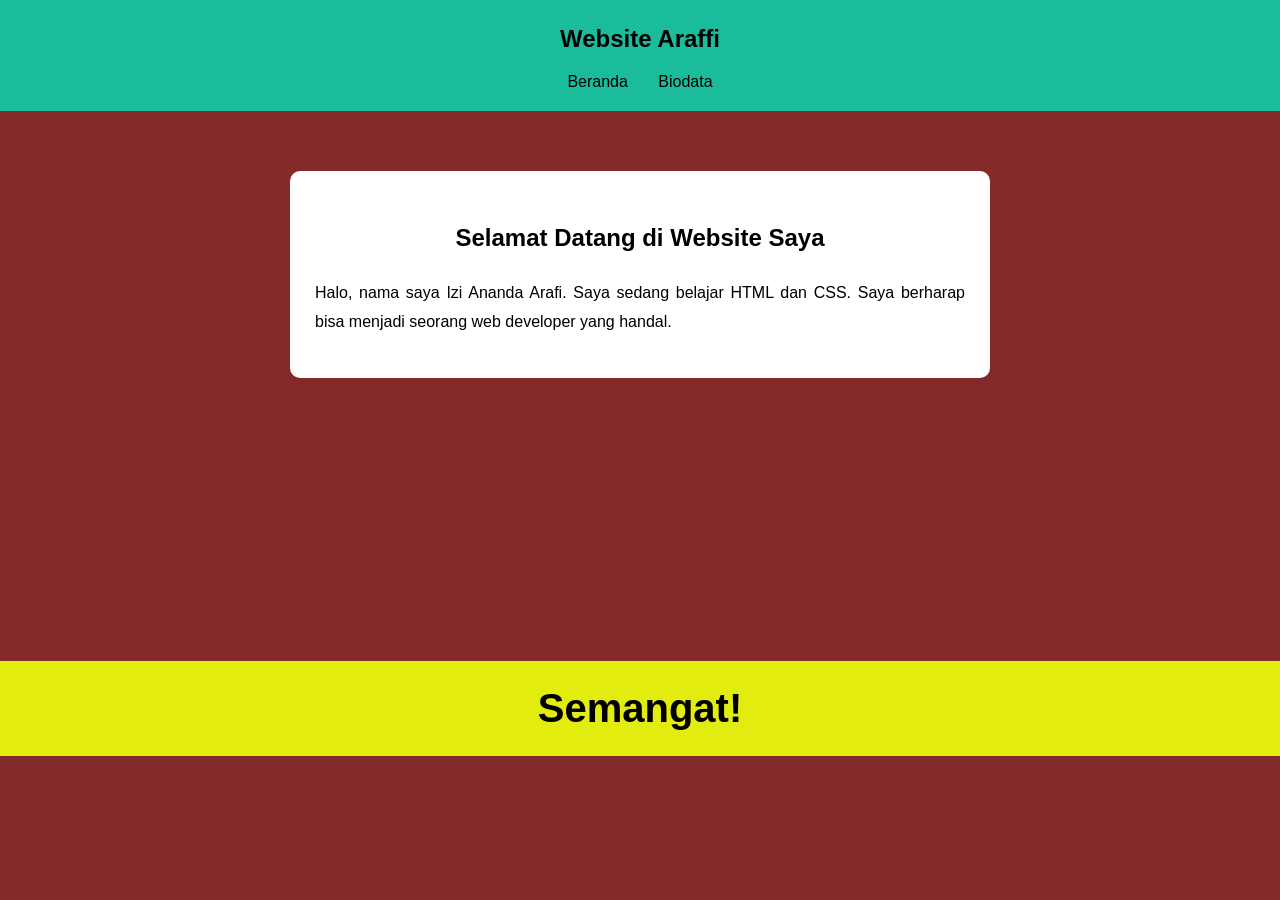
==== index.html @ f96d2215 "Upload file website perkenalan diri." ====
<!DOCTYPE html>
<html lang="id">
<head>
    <meta charset="UTF-8">
    <meta name="viewport" content="width=device-width, initial-scale=1.0">

    <title>Website Araffi</title>

    <!-- Menghubungkan file CSS -->
    <link rel="stylesheet" href="style.css">
</head>
<body>

    <!-- Header -->
    <header>
        <h2>Website Araffi</h2>

        <!-- Menu navigasi -->
        <nav>
            <a href="index.html" class="link-menu">Beranda</a>
            <a href="biodata.html" class="link-menu">Biodata</a>
        </nav>
    </header>

    <!-- Konten utama -->
    <main id="konten-utama">
        <section class="perkenalan">
            <h2>Selamat Datang di Website Saya</h2>

            <p>
                Halo, nama saya Izi Ananda Arafi.
                Saya sedang belajar HTML dan CSS.
                Saya berharap bisa menjadi seorang
                web developer yang handal.
            </p>
        </section>
    </main>

    <!-- Footer -->
    <footer>
        <h1>Semangat!</h1>
    </footer>

</body>
</html>
---- style.css ----
/* =========================
   PENGATURAN HALAMAN
========================= */
html {
    box-sizing: border-box;
}

*, *::before, *::after {
    box-sizing: inherit;
}

body {
    background: rgb(133, 42, 42);
    margin: 0;
    font-family: 'Open Sans', Arial, sans-serif;
    color: black;
}

hr {
    border: 0;
    background: #dedede;
    height: 1px;
}

/* =========================
   HEADER
========================= */
header {
    width: 100%;
    padding: 15px;
    text-align: center;
    background: #1abc9c;
    color: black;
}

header h2 {
    margin: 10px 0;
}

/* =========================
   MENU NAVIGASI
========================= */
nav {
    margin-top: 15px;
}

.link-menu {
    display: inline-block;
    color: black;
    text-decoration: none;
    margin: 0 8px;
    padding: 5px;
}

.link-menu:hover {
    text-decoration: underline;
}

/* =========================
   HALAMAN BERANDA
========================= */
#konten-utama {
    min-height: 550px;
    padding: 30px 20px;
}

.perkenalan {
    max-width: 700px;
    margin: 30px auto;
    padding: 25px;
    background: white;
    border-radius: 10px;
    line-height: 1.8;
}

.perkenalan h2 {
    text-align: center;
}

.perkenalan p {
    text-align: justify;
}

/* =========================
   HALAMAN BIODATA
========================= */
#konten-biodata {
    min-height: 550px;
    padding: 25px 20px;
}

.subjudul {
    text-align: center;
    color: white;
    margin: 0 0 25px;
}

/* Kotak formulir */
.form-container {
    width: 100%;
    max-width: 500px;
    margin: 0 auto;
    padding: 25px;
    background: white;
    border-radius: 10px;
    box-shadow: 0 3px 10px rgba(0, 0, 0, 0.15);
}

/* Label formulir */
.form-container label {
    display: block;
    margin-top: 15px;
    margin-bottom: 6px;
    font-weight: bold;
}

/* Input, pilihan, dan textarea */
.form-container .input-form {
    display: block;
    width: 100%;
    padding: 10px;
    margin-bottom: 10px;
    border: 1px solid #ccc;
    border-radius: 5px;
    font-family: Arial, sans-serif;
    font-size: 14px;
    background: white;
}

.form-container .input-form:focus {
    outline: 2px solid #1abc9c;
    border-color: #1abc9c;
}

/* Tombol simpan */
#tombol-simpan {
    display: block;
    width: 100%;
    padding: 12px;
    margin-top: 20px;
    background: #1abc9c;
    color: black;
    border: none;
    border-radius: 5px;
    font-size: 16px;
    cursor: pointer;
}

#tombol-simpan:hover {
    background: #16a085;
    color: white;
}

/* =========================
   FOOTER
========================= */
footer,
#footer-biodata {
    position: static;
    width: 100%;
    padding: 15px;
    background: rgb(226, 236, 14);
    color: black;
    text-align: center;
    font-size: 20px;
}

footer h1,
footer p {
    margin: 10px 0;
}

/* =========================
   TAMPILAN HP
========================= */
@media (max-width: 600px) {
    header {
        padding: 10px;
    }

    #konten-utama,
    #konten-biodata {
        padding: 20px 10px;
    }

    .perkenalan {
        padding: 18px;
        margin: 15px auto;
    }

    .form-container {
        padding: 15px;
    }

    footer,
    #footer-biodata {
        font-size: 16px;
    }
}
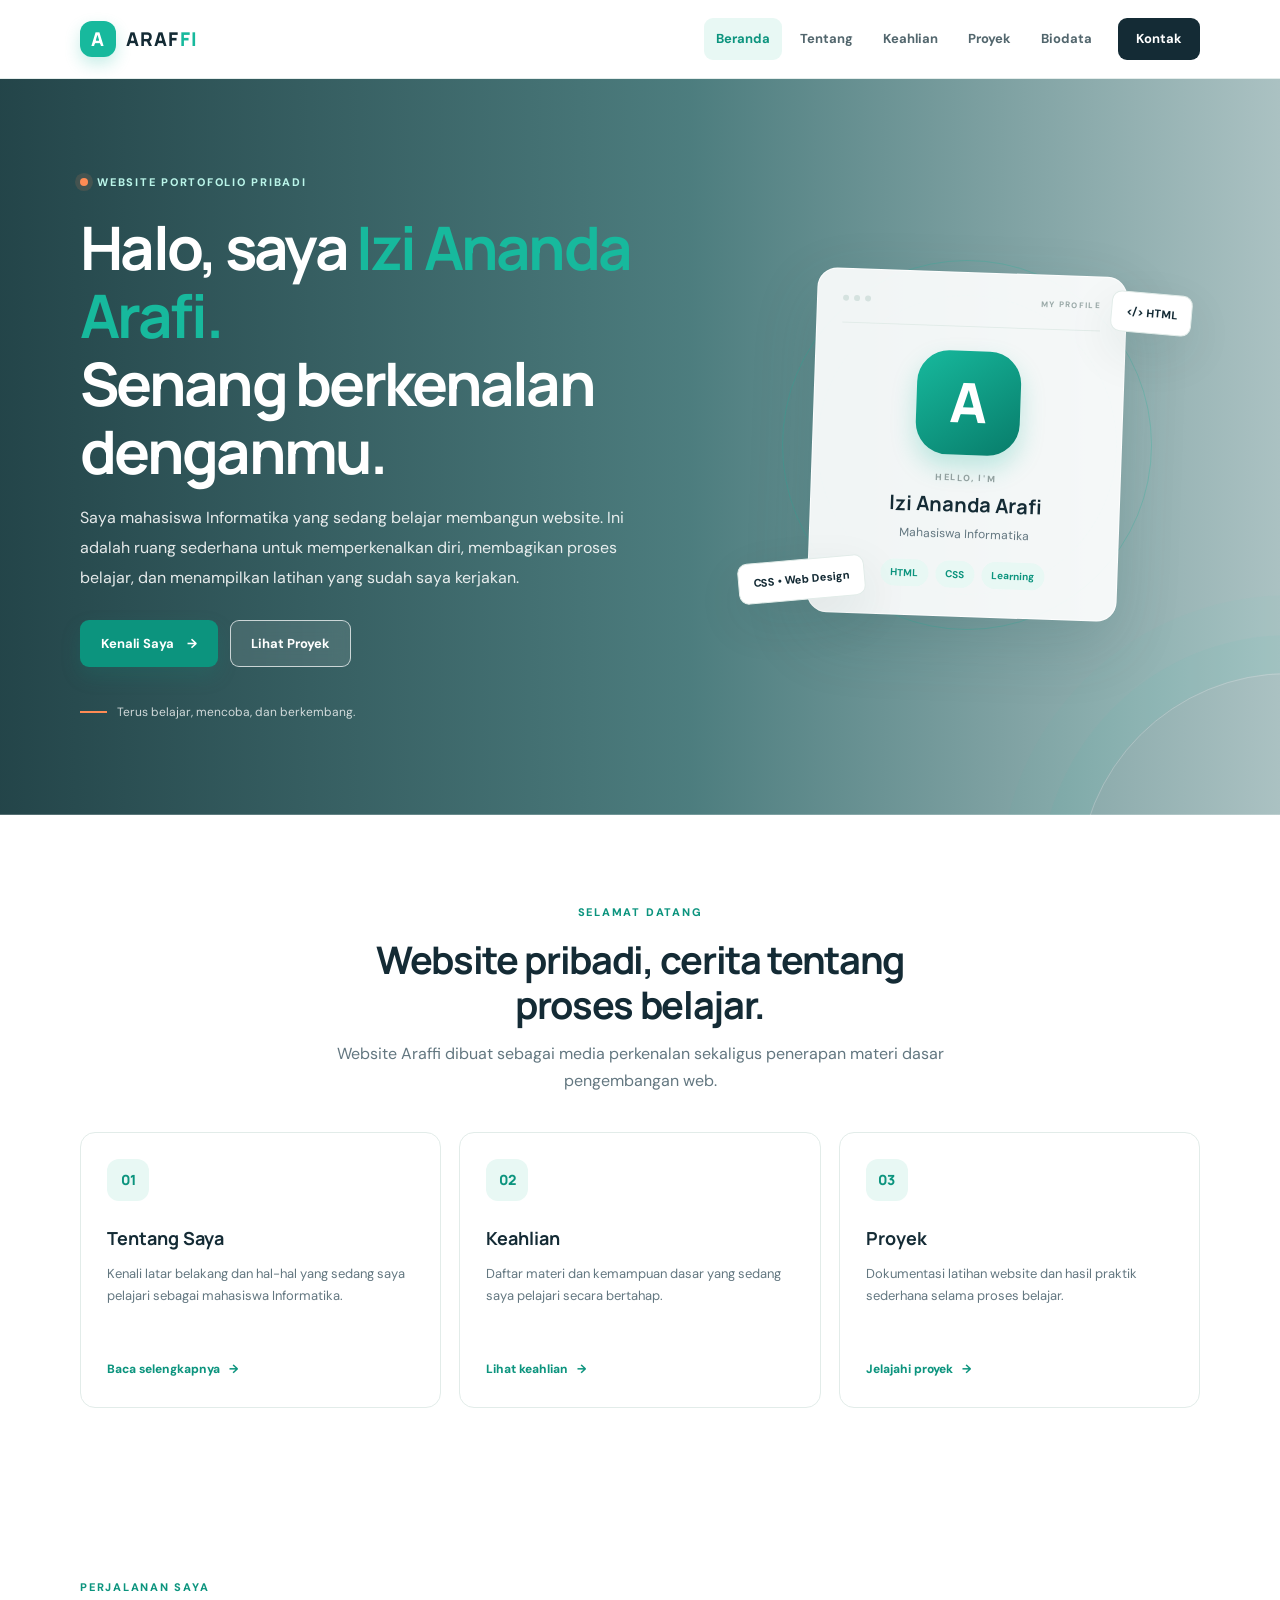
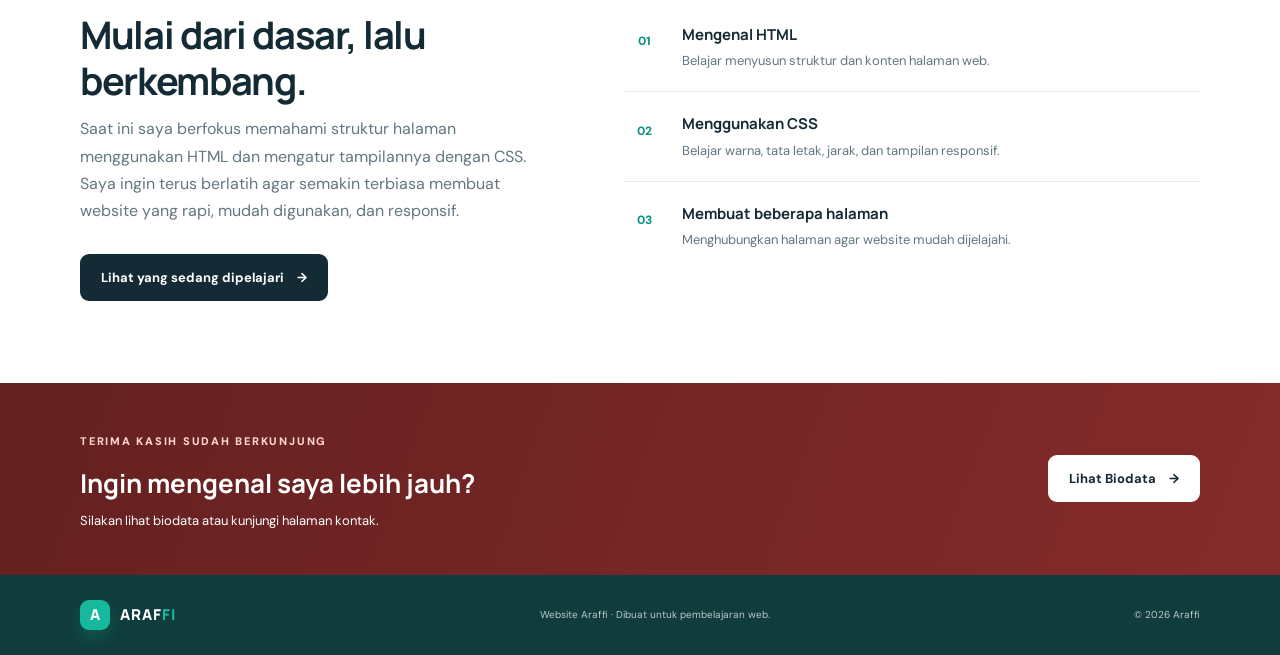
==== commit 576eb3c1: "Add files via upload" ====
--- a/index.html
+++ b/index.html
@@ -1,46 +1,79 @@
-
-<!DOCTYPE html>
-<html lang="id">
-<head>
-    <meta charset="UTF-8">
-    <meta name="viewport" content="width=device-width, initial-scale=1.0">
-
-    <title>Website Araffi</title>
-
-    <!-- Menghubungkan file CSS -->
-    <link rel="stylesheet" href="style.css">
-</head>
-<body>
-
-    <!-- Header -->
-    <header>
-        <h2>Website Araffi</h2>
-
-        <!-- Menu navigasi -->
-        <nav>
-            <a href="index.html" class="link-menu">Beranda</a>
-            <a href="biodata.html" class="link-menu">Biodata</a>
-        </nav>
-    </header>
-
-    <!-- Konten utama -->
-    <main id="konten-utama">
-        <section class="perkenalan">
-            <h2>Selamat Datang di Website Saya</h2>
-
-            <p>
-                Halo, nama saya Izi Ananda Arafi.
-                Saya sedang belajar HTML dan CSS.
-                Saya berharap bisa menjadi seorang
-                web developer yang handal.
-            </p>
-        </section>
-    </main>
-
-    <!-- Footer -->
-    <footer>
-        <h1>Semangat!</h1>
-    </footer>
-
-</body>
-</html>
+<!DOCTYPE html>
+<html lang="id">
+<head>
+  <meta charset="UTF-8">
+  <meta name="viewport" content="width=device-width, initial-scale=1.0">
+  <meta name="description" content="Website pribadi Araffi — perkenalan, perjalanan belajar, dan karya sederhana dalam HTML dan CSS.">
+  <title>Beranda | Website Araffi</title>
+  <link rel="stylesheet" href="style.css">
+  <script src="script.js" defer></script>
+</head>
+<body>
+  <header class="site-header">
+    <div class="container nav-wrap">
+      <a class="brand" href="index.html"><span class="brand-mark">A</span><span>ARAF<span class="accent">FI</span></span></a>
+      <button class="menu-toggle" type="button" aria-label="Buka menu" aria-expanded="false">☰</button>
+      <nav class="main-nav" aria-label="Navigasi utama">
+        <a class="active" href="index.html">Beranda</a>
+        <a href="about.html">Tentang</a>
+        <a href="skills.html">Keahlian</a>
+        <a href="projects.html">Proyek</a>
+        <a href="biodata.html">Biodata</a>
+        <a class="nav-cta" href="contact.html">Kontak</a>
+      </nav>
+    </div>
+  </header>
+
+  <main>
+    <section class="hero">
+      <div class="container hero-grid">
+        <div class="hero-copy">
+          <span class="eyebrow"><span class="status-dot"></span> WEBSITE PORTOFOLIO PRIBADI</span>
+          <h1>Halo, saya <span class="accent">Izi Ananda Arafi.</span><br>Senang berkenalan denganmu.</h1>
+          <p class="hero-lead">Saya mahasiswa Informatika yang sedang belajar membangun website. Ini adalah ruang sederhana untuk memperkenalkan diri, membagikan proses belajar, dan menampilkan latihan yang sudah saya kerjakan.</p>
+          <div class="hero-actions">
+            <a class="btn btn-primary" href="about.html">Kenali Saya <span aria-hidden="true">→</span></a>
+            <a class="btn btn-outline" href="projects.html">Lihat Proyek</a>
+          </div>
+          <div class="hero-note"><span class="note-line"></span> Terus belajar, mencoba, dan berkembang.</div>
+        </div>
+        <div class="hero-art" aria-label="Ilustrasi kartu profil Araffi">
+          <div class="orbit orbit-one"></div><div class="orbit orbit-two"></div>
+          <div class="profile-card">
+            <div class="profile-top"><span class="profile-dot"></span><span class="profile-dot"></span><span class="profile-dot"></span><span class="profile-label">MY PROFILE</span></div>
+            <div class="avatar-large">A</div>
+            <p class="profile-kicker">HELLO, I'M</p>
+            <h2>Izi Ananda Arafi</h2>
+            <p class="profile-role">Mahasiswa Informatika</p>
+            <div class="profile-tags"><span>HTML</span><span>CSS</span><span>Learning</span></div>
+          </div>
+          <span class="floating-chip chip-top">&lt;/&gt; HTML</span>
+          <span class="floating-chip chip-bottom">CSS • Web Design</span>
+        </div>
+      </div>
+    </section>
+
+    <section class="section intro-section">
+      <div class="container">
+        <div class="section-heading"><span class="eyebrow">SELAMAT DATANG</span><h2>Website pribadi, cerita tentang proses belajar.</h2><p>Website Araffi dibuat sebagai media perkenalan sekaligus penerapan materi dasar pengembangan web.</p></div>
+        <div class="feature-grid">
+          <article class="feature-card"><span class="feature-icon">01</span><h3>Tentang Saya</h3><p>Kenali latar belakang dan hal-hal yang sedang saya pelajari sebagai mahasiswa Informatika.</p><a class="text-link" href="about.html">Baca selengkapnya <span>→</span></a></article>
+          <article class="feature-card"><span class="feature-icon">02</span><h3>Keahlian</h3><p>Daftar materi dan kemampuan dasar yang sedang saya pelajari secara bertahap.</p><a class="text-link" href="skills.html">Lihat keahlian <span>→</span></a></article>
+          <article class="feature-card"><span class="feature-icon">03</span><h3>Proyek</h3><p>Dokumentasi latihan website dan hasil praktik sederhana selama proses belajar.</p><a class="text-link" href="projects.html">Jelajahi proyek <span>→</span></a></article>
+        </div>
+      </div>
+    </section>
+
+    <section class="section journey-section">
+      <div class="container journey-grid">
+        <div><span class="eyebrow">PERJALANAN SAYA</span><h2>Mulai dari dasar, lalu berkembang.</h2><p class="muted">Saat ini saya berfokus memahami struktur halaman menggunakan HTML dan mengatur tampilannya dengan CSS. Saya ingin terus berlatih agar semakin terbiasa membuat website yang rapi, mudah digunakan, dan responsif.</p><a class="btn btn-dark" href="skills.html">Lihat yang sedang dipelajari <span>→</span></a></div>
+        <div class="journey-list"><div class="journey-item"><span class="journey-number">01</span><div><h3>Mengenal HTML</h3><p>Belajar menyusun struktur dan konten halaman web.</p></div></div><div class="journey-item"><span class="journey-number">02</span><div><h3>Menggunakan CSS</h3><p>Belajar warna, tata letak, jarak, dan tampilan responsif.</p></div></div><div class="journey-item"><span class="journey-number">03</span><div><h3>Membuat beberapa halaman</h3><p>Menghubungkan halaman agar website mudah dijelajahi.</p></div></div></div>
+      </div>
+    </section>
+
+    <section class="cta-band"><div class="container cta-content"><div><span class="eyebrow">TERIMA KASIH SUDAH BERKUNJUNG</span><h2>Ingin mengenal saya lebih jauh?</h2><p>Silakan lihat biodata atau kunjungi halaman kontak.</p></div><a class="btn btn-light" href="biodata.html">Lihat Biodata <span>→</span></a></div></section>
+  </main>
+
+  <footer class="site-footer"><div class="container footer-inner"><a class="brand footer-brand" href="index.html"><span class="brand-mark">A</span><span>ARAF<span class="accent">FI</span></span></a><p>Website Araffi · Dibuat untuk pembelajaran web.</p><span>© 2026 Araffi</span></div></footer>
+</body>
+</html>
--- a/style.css
+++ b/style.css
@@ -1,200 +1,222 @@
-
-/* =========================
-   PENGATURAN HALAMAN
-========================= */
-html {
-    box-sizing: border-box;
-}
-
-*, *::before, *::after {
-    box-sizing: inherit;
-}
-
-body {
-    background: rgb(133, 42, 42);
-    margin: 0;
-    font-family: 'Open Sans', Arial, sans-serif;
-    color: black;
-}
-
-hr {
-    border: 0;
-    background: #dedede;
-    height: 1px;
-}
-
-/* =========================
-   HEADER
-========================= */
-header {
-    width: 100%;
-    padding: 15px;
-    text-align: center;
-    background: #1abc9c;
-    color: black;
-}
-
-header h2 {
-    margin: 10px 0;
-}
-
-/* =========================
-   MENU NAVIGASI
-========================= */
-nav {
-    margin-top: 15px;
-}
-
-.link-menu {
-    display: inline-block;
-    color: black;
-    text-decoration: none;
-    margin: 0 8px;
-    padding: 5px;
-}
-
-.link-menu:hover {
-    text-decoration: underline;
-}
-
-/* =========================
-   HALAMAN BERANDA
-========================= */
-#konten-utama {
-    min-height: 550px;
-    padding: 30px 20px;
-}
-
-.perkenalan {
-    max-width: 700px;
-    margin: 30px auto;
-    padding: 25px;
-    background: white;
-    border-radius: 10px;
-    line-height: 1.8;
-}
-
-.perkenalan h2 {
-    text-align: center;
-}
-
-.perkenalan p {
-    text-align: justify;
-}
-
-/* =========================
-   HALAMAN BIODATA
-========================= */
-#konten-biodata {
-    min-height: 550px;
-    padding: 25px 20px;
-}
-
-.subjudul {
-    text-align: center;
-    color: white;
-    margin: 0 0 25px;
-}
-
-/* Kotak formulir */
-.form-container {
-    width: 100%;
-    max-width: 500px;
-    margin: 0 auto;
-    padding: 25px;
-    background: white;
-    border-radius: 10px;
-    box-shadow: 0 3px 10px rgba(0, 0, 0, 0.15);
-}
-
-/* Label formulir */
-.form-container label {
-    display: block;
-    margin-top: 15px;
-    margin-bottom: 6px;
-    font-weight: bold;
-}
-
-/* Input, pilihan, dan textarea */
-.form-container .input-form {
-    display: block;
-    width: 100%;
-    padding: 10px;
-    margin-bottom: 10px;
-    border: 1px solid #ccc;
-    border-radius: 5px;
-    font-family: Arial, sans-serif;
-    font-size: 14px;
-    background: white;
-}
-
-.form-container .input-form:focus {
-    outline: 2px solid #1abc9c;
-    border-color: #1abc9c;
-}
-
-/* Tombol simpan */
-#tombol-simpan {
-    display: block;
-    width: 100%;
-    padding: 12px;
-    margin-top: 20px;
-    background: #1abc9c;
-    color: black;
-    border: none;
-    border-radius: 5px;
-    font-size: 16px;
-    cursor: pointer;
-}
-
-#tombol-simpan:hover {
-    background: #16a085;
-    color: white;
-}
-
-/* =========================
-   FOOTER
-========================= */
-footer,
-#footer-biodata {
-    position: static;
-    width: 100%;
-    padding: 15px;
-    background: rgb(226, 236, 14);
-    color: black;
-    text-align: center;
-    font-size: 20px;
-}
-
-footer h1,
-footer p {
-    margin: 10px 0;
-}
-
-/* =========================
-   TAMPILAN HP
-========================= */
-@media (max-width: 600px) {
-    header {
-        padding: 10px;
-    }
-
-    #konten-utama,
-    #konten-biodata {
-        padding: 20px 10px;
-    }
-
-    .perkenalan {
-        padding: 18px;
-        margin: 15px auto;
-    }
-
-    .form-container {
-        padding: 15px;
-    }
-
-    footer,
-    #footer-biodata {
-        font-size: 16px;
-    }
-}
+@import url('https://fonts.googleapis.com/css2?family=DM+Sans:wght@400;500;600;700&family=Manrope:wght@400;500;600;700;800&display=swap');
+
+:root {
+  --ink: #142b35;
+  --muted: #637780;
+  --teal: #17b99d;
+  --teal-dark: #0c947e;
+  --teal-soft: #e8f8f4;
+  --orange: #ff8b54;
+  --paper: #ffffff;
+  --soft: #f4f8f7;
+  --line: #e2ece9;
+  --shadow: 0 18px 50px rgba(18, 55, 58, .09);
+}
+
+* { box-sizing: border-box; }
+html { scroll-behavior: smooth; }
+body { margin: 0; color: var(--ink); background: var(--paper); font-family: 'DM Sans', Arial, sans-serif; line-height: 1.7; }
+a { color: inherit; }
+.container { width: min(1120px, calc(100% - 48px)); margin: 0 auto; }
+.accent { color: var(--teal); }
+
+.site-header { position: sticky; top: 0; z-index: 20; background: rgba(255,255,255,.94); border-bottom: 1px solid rgba(226,236,233,.9); backdrop-filter: blur(14px); }
+.nav-wrap { min-height: 78px; display: flex; align-items: center; justify-content: space-between; gap: 24px; }
+.brand { display: inline-flex; align-items: center; gap: 10px; text-decoration: none; font-family: Manrope, sans-serif; font-size: 19px; font-weight: 800; letter-spacing: .06em; }
+.brand-mark { width: 36px; height: 36px; display: grid; place-items: center; border-radius: 12px; color: #fff; background: var(--teal); font-size: 19px; box-shadow: 0 7px 16px rgba(23,185,157,.24); }
+.main-nav { display: flex; align-items: center; gap: 6px; }
+.main-nav a { padding: 10px 12px; color: #52666d; font-size: 13px; font-weight: 700; text-decoration: none; border-radius: 9px; transition: .2s ease; }
+.main-nav a:hover, .main-nav a.active { color: var(--teal-dark); background: var(--teal-soft); }
+.main-nav a.nav-cta { margin-left: 8px; padding: 10px 18px; color: #fff; background: var(--ink); }
+.main-nav a.nav-cta:hover, .main-nav a.active-cta { color: #fff; background: var(--teal-dark); }
+.menu-toggle { display: none; border: 1px solid var(--line); background: #fff; color: var(--ink); border-radius: 9px; padding: 8px 12px; font-size: 20px; cursor: pointer; }
+
+.hero { position: relative; overflow: hidden; padding: 88px 0 92px; background: radial-gradient(circle at 85% 15%, rgba(23,185,157,.13), transparent 28%), linear-gradient(120deg, #f5fbf9 0%, #fff 60%, #effaf7 100%); }
+.hero::after { content: ''; position: absolute; width: 420px; height: 420px; right: -220px; bottom: -280px; border: 1px solid rgba(23,185,157,.18); border-radius: 50%; box-shadow: 0 0 0 38px rgba(23,185,157,.035), 0 0 0 78px rgba(23,185,157,.025); }
+.hero-grid { display: grid; grid-template-columns: 1.12fr .88fr; align-items: center; gap: 60px; position: relative; z-index: 1; }
+.eyebrow { display: inline-flex; align-items: center; gap: 9px; color: var(--teal-dark); font-size: 11px; font-weight: 800; letter-spacing: .16em; }
+.status-dot { width: 8px; height: 8px; border-radius: 50%; background: var(--orange); box-shadow: 0 0 0 5px rgba(255,139,84,.13); }
+h1, h2, h3, p { margin-top: 0; }
+h1, h2, h3 { font-family: Manrope, 'DM Sans', sans-serif; }
+.hero h1 { max-width: 680px; margin: 20px 0 18px; font-size: clamp(38px, 5vw, 60px); line-height: 1.13; letter-spacing: -.045em; }
+.hero-lead { max-width: 620px; margin-bottom: 28px; color: var(--muted); font-size: 16px; line-height: 1.85; }
+.hero-actions { display: flex; flex-wrap: wrap; gap: 12px; }
+.btn { min-height: 47px; display: inline-flex; align-items: center; justify-content: center; gap: 13px; padding: 0 20px; border: 1px solid transparent; border-radius: 9px; font-size: 13px; font-weight: 700; text-decoration: none; transition: .2s ease; cursor: pointer; }
+.btn:hover { transform: translateY(-2px); }
+.btn-primary { color: #fff; background: var(--teal-dark); box-shadow: 0 9px 20px rgba(12,148,126,.17); }
+.btn-primary:hover { background: #087c6a; }
+.btn-outline { color: var(--ink); border-color: #cbdad6; background: rgba(255,255,255,.7); }
+.btn-dark { color: #fff; background: var(--ink); }
+.btn-light { color: var(--ink); background: #fff; }
+.hero-note { display: flex; align-items: center; gap: 10px; margin-top: 35px; color: #829197; font-size: 12px; }
+.note-line { width: 27px; height: 2px; background: var(--orange); }
+.hero-art { min-height: 390px; display: grid; place-items: center; position: relative; }
+.orbit { position: absolute; border: 1px solid rgba(23,185,157,.25); border-radius: 50%; }
+.orbit-one { width: 370px; height: 370px; }
+.orbit-two { width: 300px; height: 300px; border-style: dashed; }
+.profile-card { position: relative; z-index: 1; width: min(310px, 85%); padding: 22px 25px 28px; border: 1px solid rgba(255,255,255,.85); border-radius: 20px; background: rgba(255,255,255,.91); box-shadow: 0 24px 65px rgba(25,75,72,.16); text-align: center; transform: rotate(2deg); }
+.profile-top { display: flex; align-items: center; gap: 5px; padding-bottom: 17px; border-bottom: 1px solid var(--line); text-align: left; }
+.profile-dot { width: 6px; height: 6px; border-radius: 50%; background: #d5e2df; }
+.profile-label { margin-left: auto; color: #9aa9a8; font-size: 8px; font-weight: 800; letter-spacing: .16em; }
+.avatar-large { width: 104px; height: 104px; display: grid; place-items: center; margin: 24px auto 16px; border-radius: 32px; color: #fff; background: linear-gradient(145deg, var(--teal), #087c6a); font-family: Manrope, sans-serif; font-size: 55px; font-weight: 800; box-shadow: 0 12px 24px rgba(23,185,157,.25); }
+.profile-kicker { margin-bottom: 2px; color: #91a09f; font-size: 9px; font-weight: 800; letter-spacing: .18em; }
+.profile-card h2 { margin-bottom: 2px; font-size: 20px; }
+.profile-role { margin-bottom: 17px; color: var(--muted); font-size: 12px; }
+.profile-tags, .tag-list { display: flex; flex-wrap: wrap; gap: 7px; }
+.profile-tags { justify-content: center; }
+.profile-tags span, .tag-list span { padding: 5px 10px; border-radius: 20px; color: var(--teal-dark); background: var(--teal-soft); font-size: 10px; font-weight: 700; }
+.floating-chip { position: absolute; z-index: 2; padding: 10px 14px; border: 1px solid var(--line); border-radius: 10px; background: #fff; box-shadow: var(--shadow); color: var(--ink); font-size: 11px; font-weight: 800; }
+.chip-top { top: 43px; right: 8px; transform: rotate(5deg); }
+.chip-bottom { bottom: 40px; left: 4px; transform: rotate(-5deg); }
+
+.section { padding: 82px 0; }
+.section-heading { max-width: 650px; margin: 0 auto 38px; text-align: center; }
+.section-heading h2, .journey-grid h2, .about-copy h2, .form-aside h2 { margin: 13px 0 12px; font-size: clamp(27px, 3.4vw, 38px); line-height: 1.2; letter-spacing: -.035em; }
+.section-heading p, .muted { color: var(--muted); }
+.feature-grid { display: grid; grid-template-columns: repeat(3, 1fr); gap: 18px; }
+.feature-card { padding: 26px; border: 1px solid var(--line); border-radius: 15px; background: #fff; transition: .2s ease; }
+.feature-card:hover, .skill-card:hover, .contact-card:hover { transform: translateY(-4px); box-shadow: var(--shadow); }
+.feature-icon { width: 42px; height: 42px; display: grid; place-items: center; margin-bottom: 22px; border-radius: 12px; color: var(--teal-dark); background: var(--teal-soft); font-family: Manrope, sans-serif; font-size: 14px; font-weight: 800; }
+.feature-card h3 { margin-bottom: 9px; font-size: 18px; }
+.feature-card p { min-height: 75px; margin-bottom: 16px; color: var(--muted); font-size: 13px; }
+.text-link { display: inline-flex; align-items: center; gap: 9px; color: var(--teal-dark); font-size: 12px; font-weight: 800; text-decoration: none; }
+.text-link:hover { color: var(--ink); }
+.soft-section { background: var(--soft); }
+.journey-grid { display: grid; grid-template-columns: .9fr 1.1fr; align-items: center; gap: 75px; }
+.journey-grid .btn { margin-top: 14px; }
+.journey-list { padding: 8px 0; }
+.journey-item { display: flex; gap: 18px; padding: 19px 0; border-bottom: 1px solid var(--line); }
+.journey-item:last-child { border-bottom: 0; }
+.journey-number { flex: 0 0 39px; width: 39px; height: 39px; display: grid; place-items: center; border-radius: 12px; color: var(--teal-dark); background: #fff; font-size: 12px; font-weight: 800; }
+.journey-item h3 { margin: 0 0 3px; font-size: 15px; }
+.journey-item p { margin: 0; color: var(--muted); font-size: 13px; }
+.cta-band { padding: 43px 0; color: #fff; background: linear-gradient(110deg, #0b7669, #12a88e); }
+.cta-content { display: flex; align-items: center; justify-content: space-between; gap: 30px; }
+.cta-band .eyebrow { color: #b8eee2; }
+.cta-band h2 { margin: 8px 0 4px; font-size: 26px; }
+.cta-band p { margin: 0; color: #d5f4ed; font-size: 13px; }
+
+.page-hero { padding: 70px 0 64px; background: radial-gradient(circle at 90% 20%, rgba(23,185,157,.13), transparent 26%), var(--soft); }
+.page-hero h1 { max-width: 800px; margin: 15px 0 12px; font-size: clamp(36px, 5vw, 53px); line-height: 1.13; letter-spacing: -.045em; }
+.page-hero p { max-width: 680px; margin: 0; color: var(--muted); font-size: 15px; }
+.compact-hero { padding: 52px 0 45px; }
+.about-grid { display: grid; grid-template-columns: .75fr 1.25fr; align-items: center; gap: 70px; }
+.about-monogram { min-height: 350px; display: grid; place-items: center; align-content: center; border-radius: 20px; background: linear-gradient(145deg, #dff7f0, #f4fbf8); }
+.monogram-inner { width: 190px; height: 190px; display: grid; place-items: center; border: 1px solid rgba(12,148,126,.2); border-radius: 58px; color: #fff; background: linear-gradient(145deg, var(--teal), #087c6a); box-shadow: 0 20px 45px rgba(12,148,126,.22); font-family: Manrope, sans-serif; font-size: 105px; font-weight: 800; }
+.monogram-inner span { color: var(--orange); }
+.about-monogram p { margin: 22px 0 0; color: var(--teal-dark); font-size: 9px; font-weight: 800; letter-spacing: .2em; }
+.about-copy p { color: var(--muted); font-size: 14px; }
+.about-copy .btn { margin-top: 8px; }
+.skills-grid { display: grid; grid-template-columns: repeat(3, 1fr); gap: 20px; }
+.skill-card { padding: 28px; border: 1px solid var(--line); border-radius: 16px; transition: .2s ease; }
+.skill-icon { width: 55px; height: 55px; display: grid; place-items: center; margin-bottom: 20px; border-radius: 15px; color: #fff; font-family: Manrope, sans-serif; font-size: 27px; font-weight: 800; }
+.html-icon { background: #e76c42; }.css-icon { background: #3979d7; }.web-icon { background: var(--teal-dark); }
+.skill-level { color: var(--orange); font-size: 9px; font-weight: 800; letter-spacing: .15em; }
+.skill-card h2 { margin: 6px 0 9px; font-size: 21px; }
+.skill-card p { min-height: 110px; color: var(--muted); font-size: 13px; }
+.next-steps { padding: 15px 25px; border-radius: 15px; background: #fff; }
+.next-step { display: flex; align-items: center; gap: 16px; padding: 13px 0; border-bottom: 1px solid var(--line); }
+.next-step:last-child { border: 0; }.next-step span { color: var(--teal-dark); font-size: 12px; font-weight: 800; }.next-step p { margin: 0; color: var(--muted); font-size: 13px; }
+.project-grid { display: grid; grid-template-columns: repeat(2, 1fr); gap: 22px; }
+.project-card { overflow: hidden; border: 1px solid var(--line); border-radius: 16px; background: #fff; }
+.project-preview { min-height: 210px; display: grid; place-items: center; position: relative; overflow: hidden; }
+.preview-one { background: linear-gradient(135deg, #dff8f1, #b8e9dc); }.preview-two { background: linear-gradient(135deg, #fce9df, #f9d1bd); }
+.preview-browser { position: absolute; top: 18px; left: 18px; display: flex; gap: 5px; }.preview-browser i { width: 7px; height: 7px; border-radius: 50%; background: rgba(20,43,53,.3); }
+.preview-content { width: 68%; padding: 23px; border: 1px solid rgba(255,255,255,.8); border-radius: 12px; background: rgba(255,255,255,.82); box-shadow: 0 12px 30px rgba(20,43,53,.08); }
+.preview-content span, .preview-content small { display: block; color: var(--teal-dark); font-size: 8px; font-weight: 800; letter-spacing: .1em; }.preview-content strong { display: block; margin: 9px 0 4px; font-family: Manrope, sans-serif; font-size: 20px; }.preview-content small { color: var(--muted); font-weight: 500; letter-spacing: 0; }
+.form-preview { width: 55%; display: grid; gap: 9px; padding: 20px; border-radius: 12px; background: #fff; box-shadow: 0 12px 30px rgba(20,43,53,.08); }.form-preview b { margin-bottom: 3px; font-family: Manrope, sans-serif; font-size: 13px; }.form-preview span { height: 12px; border: 1px solid #e3e9e7; border-radius: 4px; }.form-preview em { padding: 6px; border-radius: 5px; color: #fff; background: var(--teal-dark); font-size: 8px; font-style: normal; text-align: center; }
+.project-info { padding: 24px; }.project-meta { display: flex; justify-content: space-between; color: var(--teal-dark); font-size: 9px; font-weight: 800; letter-spacing: .12em; }.project-info h2 { margin: 9px 0; font-size: 20px; }.project-info p { min-height: 68px; color: var(--muted); font-size: 13px; }.project-info .text-link { margin-top: 17px; }.project-coming { border-style: dashed; }.coming-art { min-height: 210px; display: grid; place-content: center; justify-items: center; color: var(--teal-dark); background: var(--soft); }.coming-art span { width: 65px; height: 65px; display: grid; place-items: center; border: 1px dashed #8ccfc0; border-radius: 20px; font-size: 34px; }.coming-art small { margin-top: 13px; font-size: 9px; font-weight: 800; letter-spacing: .15em; }
+
+.form-section { background: #fff; }.form-layout { display: grid; grid-template-columns: .8fr 1.2fr; align-items: start; gap: 65px; }.form-aside { padding-top: 18px; }.form-aside p { color: var(--muted); font-size: 14px; }.form-tip { display: flex; gap: 12px; margin-top: 25px; padding: 15px; border-radius: 10px; color: #55736e; background: var(--teal-soft); }.form-tip span { color: var(--teal-dark); font-size: 18px; }.form-tip p { margin: 0; font-size: 11px; }
+.form-container { width: 100%; padding: 30px; border: 1px solid var(--line); border-radius: 16px; background: #fff; box-shadow: var(--shadow); }.form-field { margin-bottom: 17px; }.form-field label { display: block; margin-bottom: 7px; font-size: 12px; font-weight: 800; }.form-field label span { color: #e16c45; }.input-form { width: 100%; min-height: 46px; padding: 11px 13px; border: 1px solid #d9e4e1; border-radius: 8px; outline: none; color: var(--ink); background: #fbfdfc; font: inherit; font-size: 13px; }.input-form:focus { border-color: var(--teal); box-shadow: 0 0 0 3px rgba(23,185,157,.12); }.input-form::placeholder { color: #9aa9a6; }.form-submit { width: 100%; margin-top: 5px; }.form-message { min-height: 20px; margin: 12px 0 0; color: var(--teal-dark); font-size: 12px; font-weight: 700; }
+.contact-grid { display: grid; grid-template-columns: repeat(2, 1fr); gap: 20px; }.contact-card { padding: 28px; border: 1px solid var(--line); border-radius: 15px; transition: .2s ease; }.contact-icon { width: 45px; height: 45px; display: grid; place-items: center; margin-bottom: 18px; border-radius: 13px; color: var(--teal-dark); background: var(--teal-soft); font-size: 22px; }.contact-card h2 { margin-bottom: 8px; font-size: 20px; }.contact-card p { min-height: 48px; color: var(--muted); font-size: 13px; }.contact-note { margin: 28px auto 0; color: #82918e; font-size: 11px; text-align: center; }
+.site-footer { padding: 25px 0; border-top: 1px solid var(--line); background: #fbfdfc; }.footer-inner { display: flex; align-items: center; justify-content: space-between; gap: 20px; }.footer-brand { font-size: 15px; }.footer-brand .brand-mark { width: 30px; height: 30px; border-radius: 9px; font-size: 15px; }.footer-inner p, .footer-inner > span { margin: 0; color: #879591; font-size: 10px; }
+
+@media (max-width: 900px) {
+  .main-nav { gap: 1px; }.main-nav a { padding: 9px 8px; font-size: 12px; }
+  .hero-grid { gap: 25px; }.hero h1 { font-size: 47px; }.journey-grid, .about-grid, .form-layout { gap: 38px; }
+}
+@media (max-width: 720px) {
+  .container { width: min(100% - 34px, 540px); }.nav-wrap { min-height: 68px; }.menu-toggle { display: block; }.main-nav { display: none; position: absolute; top: 67px; left: 0; right: 0; padding: 12px 18px 18px; border-bottom: 1px solid var(--line); background: #fff; box-shadow: 0 15px 25px rgba(20,43,53,.08); }.main-nav.is-open { display: grid; }.main-nav a { padding: 11px 13px; }.main-nav a.nav-cta { margin: 5px 0 0; text-align: center; }
+  .hero { padding: 58px 0 65px; }.hero-grid { grid-template-columns: 1fr; }.hero h1 { font-size: clamp(37px, 10vw, 49px); }.hero-lead { font-size: 14px; }.hero-art { min-height: 350px; margin-top: 10px; }.orbit-one { width: 320px; height: 320px; }.orbit-two { width: 260px; height: 260px; }.chip-top { right: 0; }.chip-bottom { left: 0; }
+  .section { padding: 60px 0; }.feature-grid, .skills-grid { grid-template-columns: 1fr; }.feature-card p, .skill-card p { min-height: 0; }.journey-grid, .about-grid, .form-layout { grid-template-columns: 1fr; }.journey-grid { gap: 28px; }.about-monogram { min-height: 270px; }.monogram-inner { width: 150px; height: 150px; border-radius: 45px; font-size: 85px; }.project-grid, .contact-grid { grid-template-columns: 1fr; }.project-info p, .contact-card p { min-height: 0; }.cta-content { align-items: flex-start; flex-direction: column; }.page-hero { padding: 54px 0 48px; }.page-hero h1 { font-size: 39px; }.form-container { padding: 22px; }.footer-inner { align-items: flex-start; flex-direction: column; gap: 9px; }
+}
+@media (prefers-reduced-motion: reduce) { html { scroll-behavior: auto; } *, *::before, *::after { transition-duration: .01ms !important; animation-duration: .01ms !important; } }
+
+/* =========================
+   FOTO BACKGROUND & PENYEMPURNAAN ARAFFI
+   Foto kampus: Damar Scott / Unsplash
+========================= */
+:root {
+  --maroon: #852b2b;
+  --maroon-dark: #642020;
+}
+
+/* Banner beranda dengan foto kampus dan overlay agar teks tetap terbaca. */
+.hero {
+  background-image:
+    linear-gradient(90deg, rgba(5, 43, 48, .88) 0%, rgba(8, 75, 77, .72) 54%, rgba(8, 75, 77, .34) 100%),
+    url('https://images.unsplash.com/photo-1763615834709-cd4b196980db?auto=format&fit=crop&w=2400&q=85');
+  background-position: center;
+  background-size: cover;
+  background-repeat: no-repeat;
+}
+.hero h1 { color: #fff; }
+.hero .hero-lead { color: rgba(255,255,255,.88); }
+.hero .eyebrow { color: #baf5e9; }
+.hero .hero-note { color: rgba(255,255,255,.78); }
+.hero .btn-outline {
+  color: #fff;
+  border-color: rgba(255,255,255,.72);
+  background: rgba(255,255,255,.10);
+  backdrop-filter: blur(8px);
+}
+.hero .btn-outline:hover { background: rgba(255,255,255,.2); }
+.hero::after { border-color: rgba(255,255,255,.22); }
+
+/* Banner judul untuk halaman Tentang, Keahlian, Proyek, Biodata, Kontak. */
+.page-hero {
+  color: #fff;
+  background-image:
+    linear-gradient(100deg, rgba(6, 49, 53, .88), rgba(8, 83, 76, .68)),
+    url('https://images.unsplash.com/photo-1763615834709-cd4b196980db?auto=format&fit=crop&w=2000&q=80');
+  background-position: center 48%;
+  background-size: cover;
+  background-repeat: no-repeat;
+}
+.page-hero .eyebrow { color: #baf5e9; }
+.page-hero h1 { color: #fff; }
+.page-hero p { color: rgba(255,255,255,.86); }
+.page-hero .accent { color: #6ce4cf; }
+
+/* Foto kampus dibuat lembut di belakang formulir biodata. */
+.form-section {
+  background-image:
+    linear-gradient(rgba(239, 249, 246, .88), rgba(239, 249, 246, .92)),
+    url('https://images.unsplash.com/photo-1763615834709-cd4b196980db?auto=format&fit=crop&w=2000&q=80');
+  background-position: center;
+  background-size: cover;
+  background-attachment: fixed;
+}
+.form-container { border-top: 4px solid var(--teal); }
+.form-submit { color: #fff; }
+.form-message { padding: 0; }
+
+/* Aksen marun mempertahankan warna khas website Araffi sebelumnya. */
+.cta-band {
+  background: linear-gradient(110deg, var(--maroon-dark), var(--maroon));
+}
+.cta-band .eyebrow { color: #ffd8c8; }
+.cta-band h2, .cta-band p { color: #fff; }
+.site-footer { background: #103c3d; border-top: 0; }
+.site-footer .footer-inner p,
+.site-footer .footer-inner > span { color: rgba(255,255,255,.72); }
+.site-footer .footer-brand { color: #fff; }
+
+@media (max-width: 720px) {
+  .hero {
+    background-position: 58% center;
+    padding-top: 54px;
+  }
+  .form-section { background-attachment: scroll; }
+}
